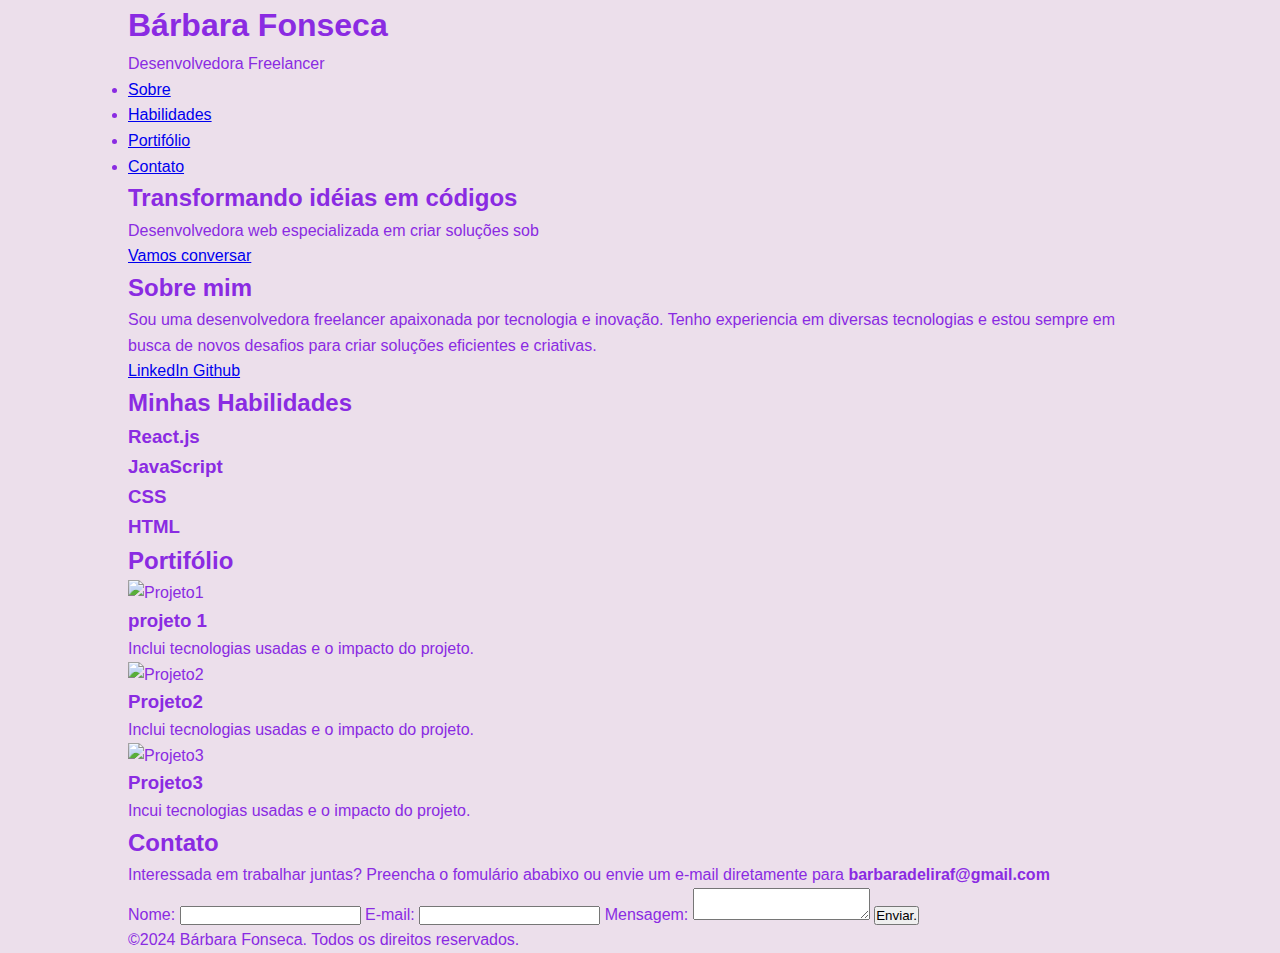
==== index.html @ 5cfc8277 "altera6" ====
<!DOCTYPE html>
<html lang="pt-BR">

<head>
    <meta charset="UTF-8">
    <meta name="viewport" content="width=device-width, initial-scale=1.0">
    <meta name="description" content="Página profissional de uma desenvolvedora freelancer moderna e criativa">
    <title>Desenvolvedora Freelancer - Bárbara Fonseca</title>
    <style>
        * {
            margin: 0;
            padding: 0;
            box-sizing: border-box;

        }

        body {
            font-family: 'Roboto', sans-serif;
            line-height: 1.6;
            color: blueviolet;
            background-color: rgb(236, 223, 235);

        }
.container{
    width: 80%;
    max-width: 1200px;
    margin: 0 auto;
}
</style>
</head>

<body>
    <header>
        <div class="container">
            <div class="logo">
                <h1>Bárbara Fonseca</h1>
                <p>Desenvolvedora Freelancer</p>
            </div>
            <nav>
                <ul>
                    <li><a href="#sobre">Sobre</a></li>
                    <li><a href="#skills">Habilidades</a></li>
                    <li><a href="#Portifolio">Portifólio</a> </li>
                    <li><a href="#contato">Contato</a> </li>
                </ul>
            </nav>
    </header>
    <section id="intro">
        <div class="container">
            <h2>Transformando idéias em códigos</h2>
            <p>Desenvolvedora web especializada em criar soluções sob </p>
            <a href="#contato" class="btn">Vamos conversar</a>
        </div>
    </section>
    <section id="Sobre">
        <div class="container">
            <h2>Sobre mim</h2>
            <p>Sou uma desenvolvedora freelancer apaixonada por tecnologia e inovação.
                Tenho experiencia em diversas tecnologias e estou sempre em busca de novos desafios
                para criar soluções eficientes e criativas.</p>
            <div class="social-links">
                <a href="www.linkedIn.com" target="_blank"> LinkedIn </a>
                <a href="https://github.com/barbaralfonseca/meu-projeto-3" target="_blank">Github </a>
            </div>
    </section>

    <!-- Seção Habilidades -->
    <section id="skills">
        <div class="container">
            <h2>Minhas Habilidades</h2>
            <div class="skill-list">
                <div class="skill">
                    <h3>React.js</h3>
                    <div class="progress">
                        <div class="progress-bar" style="width: 5%;"></div>
                    </div>
                </div>
                <div class="skill">
                    <h3>JavaScript</h3>
                    <div class="progress">
                        <div class="progress-bar" style="width: 20%;"></div>
                    </div>
                </div>
                <div class="skill">
                    <h3>CSS</h3>
                    <div class="progress">
                        <div class="progress-bar" style="width: 80%;"></div>
                    </div>
                </div>
                <div class="skill">
                    <h3>HTML</h3>
                    <div class="progress">
                        <div class="progress-bar" style="width: 95%"></div>
                    </div>
                </div>
            </div>
        </div>
    </section>


    <section id="Portifólio">
        <div class="container">
            <h2> Portifólio</h2>
            <div class="projects">
                <div class="project">
                    <img src="https://img.freepik.com/fotos-premium/mulher-jovem-com-cabelos-encaracolados-usando-computador-portatil-enquanto-esta-sentada-em-uma-mesa-em-uma-biblioteca-ou-escritorio_14117-855229.jpg?w=826"
                        alt="Projeto1">
                    <h3>projeto 1</h3>
                    <p>Inclui tecnologias usadas e o impacto do projeto.</p>
                </div>
                <div class="project">
                    <img src="https://img.freepik.com/fotos-gratis/mulher-de-tiro-medio-trabalhando-como-economista_23-2150132283.jpg?w=740&t=st=1726080812~exp=1726081412~hmac=5329e027d9630ba97b847df0145c91ba24f79c3515b69d9c799babc373e11857"
                        alt="Projeto2">
                    <h3>Projeto2</h3>
                    <p>Inclui tecnologias usadas e o impacto do projeto.</p>
                </div>
                <div class="projects">
                    <img src="https://img.freepik.com/fotos-gratis/mulher-de-alto-angulo-trabalhando-no-laptop_23-2150132206.jpg?t=st=1726081529~exp=1726085129~hmac=6427a2d8466067735cd2ad9d13815b6d678b89a2332b8baf096de6a0a11f2e73&w=360"
                        alt="Projeto3">
                    <h3>Projeto3</h3>
                    <p>Incui tecnologias usadas e o impacto do projeto.</p>
                </div>
            </div>
        </div>
    </section>

    <section id="Contato">
        <div class="container">
            <h2>Contato</h2>
            <p> Interessada em trabalhar juntas? Preencha o fomulário ababixo ou
                envie um e-mail diretamente para <strong>barbaradeliraf@gmail.com</strong></p>
            <form action="#" method="post">
                <label for="nome">Nome:</label>
                <input type="text" id="Nome" name="nome" required>
                <label for="e-mail">E-mail: </label>
                <input type="email" id="e-mail" name="email" required>
                <label for="mensagem">Mensagem:</label>
                <textarea id="mensagem" name="mensagem" required></textarea>
                <button type="submit">Enviar.</button>
            </form>
        </div>
    </section>
    <footer>
        <div class="container">
            <p> &copy;2024 Bárbara Fonseca. Todos os direitos reservados. </p>
        </div>
    </footer>
</body>

</html>
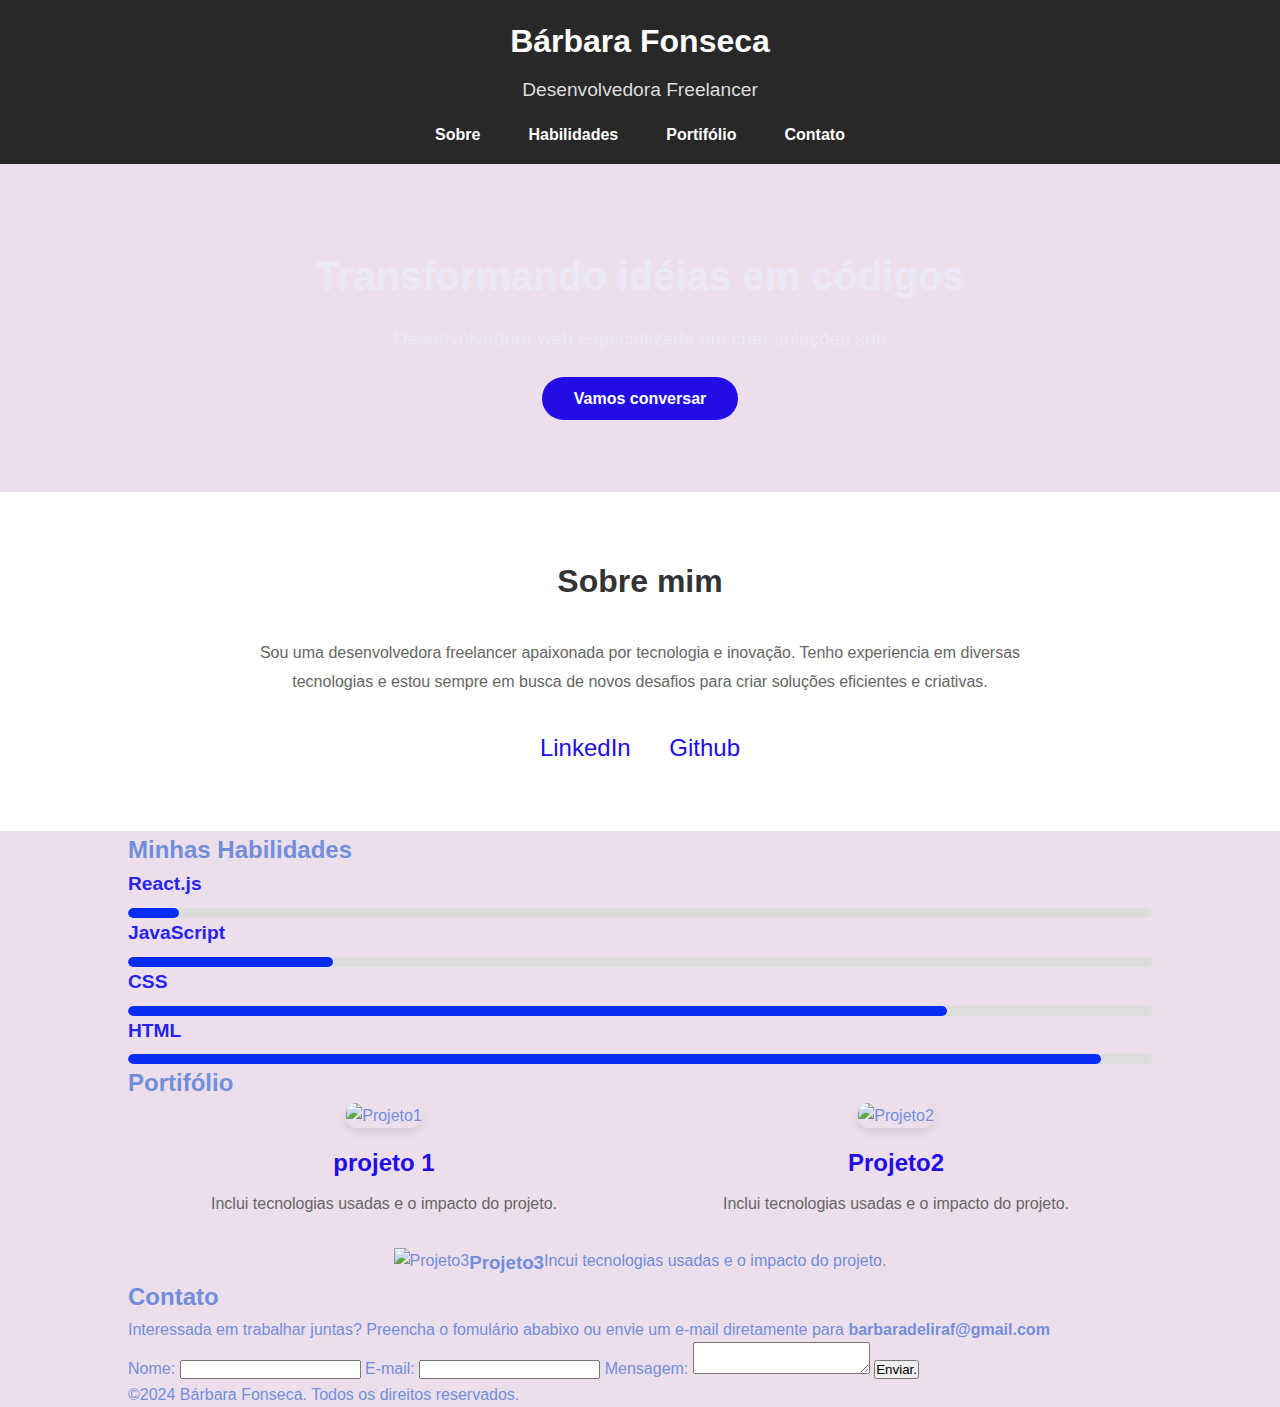
==== commit 977a2923: "25/09" ====
--- a/index.html
+++ b/index.html
@@ -17,16 +17,205 @@
         body {
             font-family: 'Roboto', sans-serif;
             line-height: 1.6;
-            color: blueviolet;
+            color: rgb(113, 142, 219);
             background-color: rgb(236, 223, 235);
 
         }
-.container{
-    width: 80%;
-    max-width: 1200px;
-    margin: 0 auto;
-}
-</style>
+
+        .container {
+            width: 80%;
+            max-width: 1200px;
+            margin: 0 auto;
+        }
+
+        /* Cabeçalho */
+        header {
+            background-color: #282828;
+            color: #fff;
+            padding: 1rem 0;
+        }
+
+        header .logo {
+            text-align: center;
+        }
+
+        header h1 {
+            font-size: 2rem;
+            font-weight: 700;
+        }
+
+        header p {
+            font-size: 1.2rem;
+            margin-top: 0.5rem;
+            color: #dddddd;
+        }
+
+        header nav ul {
+            list-style: none;
+            display: flex;
+            justify-content: center;
+            margin-top: 1rem;
+        }
+
+        header nav ul li {
+            margin: 0 1.5rem;
+        }
+
+        header nav ul li a {
+            color: #fff;
+            text-decoration: none;
+            font-weight: 700;
+            transition: color 0.3s;
+        }
+
+        header nav ul li a:hover {
+            color: #2b38ec;
+        }
+
+        /* Seção de Introdução */
+        #intro {
+            background: url('https://blog.gokursos.com/wp-content/uploads/2023/05/programming-background-with-person-working-with-codes-computer-1200x800.jpg') no-repeat center center/cover;
+            color: #ebe8f8;
+            padding: 5rem 0;
+            text-align: center;
+        }
+
+        #intro h2 {
+            font-size: 2.5rem;
+            margin-bottom: 1rem;
+            color: #ebe8f8;
+        }
+
+        #intro p {
+            font-size: 1.2rem;
+            margin-bottom: 2rem;
+        }
+
+        #intro .btn {
+            background-color: #230de6;
+            color: #fff;
+            padding: 0.8rem 2rem;
+            text-decoration: none;
+            font-weight: 700;
+            border-radius: 50px;
+            transition: background-color 0.3s;
+        }
+
+        #intro .btn:hover {
+            background-color: #e0584d;
+        }
+
+        /* Seção Sobre */
+        #sobre {
+            padding: 4rem 0;
+            background-color: #fff;
+        }
+
+        #sobre h2 {
+            text-align: center;
+            margin-bottom: 2rem;
+            font-size: 2rem;
+            color: #333;
+        }
+
+        #sobre p {
+            text-align: center;
+            max-width: 800px;
+            margin: 0 auto;
+            line-height: 1.8;
+            color: #666;
+        }
+
+        #sobre .social-links {
+            text-align: center;
+            margin-top: 2rem;
+        }
+
+        #sobre .social-links a {
+            color: #230de6;
+            margin: 0 1rem;
+            font-size: 1.5rem;
+            text-decoration: none;
+            transition: color 0.3s;
+        }
+
+        #sobre .social-links a:hover {
+            color: #1b2afa;
+        }
+
+        /* Seção Habilidades - */
+        .skill h3 {
+            font-size: 1.2rem;
+            margin-bottom: 0.5rem;
+            color: #2723f1;
+        }
+
+        .progress {
+            background-color: #dddddd;
+            border-radius: 20px;
+            overflow: hidden;
+            height: 10px;
+        }
+
+        .progress-bar {
+            background-color: #0a2df5;
+            height: 100%;
+            border-radius: 20px;
+        }
+
+        /* Seção Portfólio */
+        #portfolio {
+            padding: 4rem 0;
+            background-color: #fff;
+        }
+
+        #portfolio h2 {
+            text-align: center;
+            margin-bottom: 2rem;
+            font-size: 2rem;
+            color: #333;
+        }
+
+        .projects {
+            display: flex;
+            flex-wrap: wrap;
+            justify-content: space-around;
+        }
+
+        .project {
+            flex: 1 1 30%;
+            margin-bottom: 2rem;
+            text-align: center;
+        }
+
+        .project img {
+            max-width: 80%;
+            max-height: 80%;
+            border-radius: 10px;
+            box-shadow: 0 4px 8px rgba(0, 0, 0, 0.1);
+            transition: transform 0.3s ease;
+        }
+
+        .project img:hover {
+            transform: scale(1.05);
+        }
+
+        .project h3 {
+            margin-top: 1rem;
+            font-size: 1.5rem;
+            color: #230de6;
+        }
+
+        .project p {
+            margin-top: 0.5rem;
+            color: #666;
+        }
+
+        #contato {
+            padding: 4rem 0;
+            background-color: rgb(242, 243, 245);
+        }
+    </style>
 </head>
 
 <body>
@@ -52,7 +241,7 @@
             <a href="#contato" class="btn">Vamos conversar</a>
         </div>
     </section>
-    <section id="Sobre">
+    <section id="sobre">
         <div class="container">
             <h2>Sobre mim</h2>
             <p>Sou uma desenvolvedora freelancer apaixonada por tecnologia e inovação.
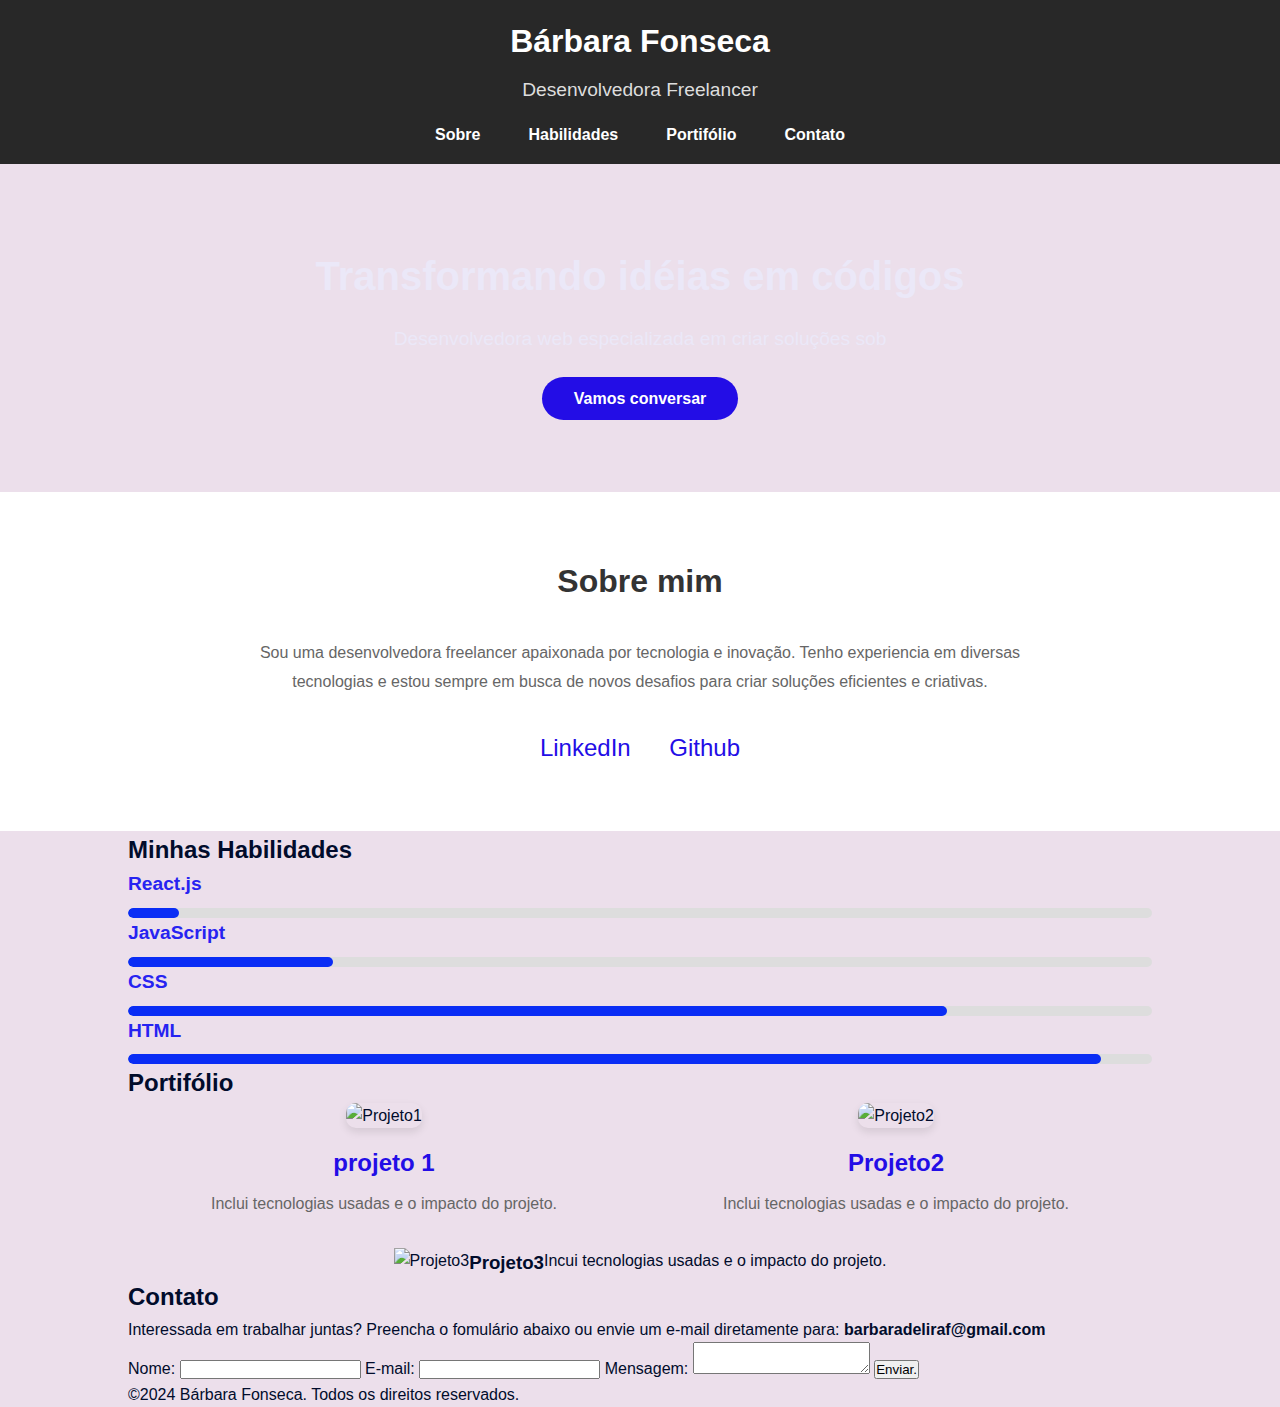
==== commit 4edfdee9: "25/09-2" ====
--- a/index.html
+++ b/index.html
@@ -17,7 +17,7 @@
         body {
             font-family: 'Roboto', sans-serif;
             line-height: 1.6;
-            color: rgb(113, 142, 219);
+            color: rgb(1, 12, 43);
             background-color: rgb(236, 223, 235);
 
         }
@@ -102,7 +102,7 @@
         }
 
         #intro .btn:hover {
-            background-color: #e0584d;
+            background-color: #2725a8;
         }
 
         /* Seção Sobre */
@@ -214,6 +214,12 @@
         #contato {
             padding: 4rem 0;
             background-color: rgb(242, 243, 245);
+        }
+        #contato{
+            text-align: center;
+            margin-bottom: 2rem;
+            font-size: 2rem;
+            color: #333;
         }
     </style>
 </head>
@@ -316,8 +322,8 @@
     <section id="Contato">
         <div class="container">
             <h2>Contato</h2>
-            <p> Interessada em trabalhar juntas? Preencha o fomulário ababixo ou
-                envie um e-mail diretamente para <strong>barbaradeliraf@gmail.com</strong></p>
+            <p> Interessada em trabalhar juntas? Preencha o fomulário abaixo ou
+                envie um e-mail diretamente para: <strong>barbaradeliraf@gmail.com</strong></p>
             <form action="#" method="post">
                 <label for="nome">Nome:</label>
                 <input type="text" id="Nome" name="nome" required>
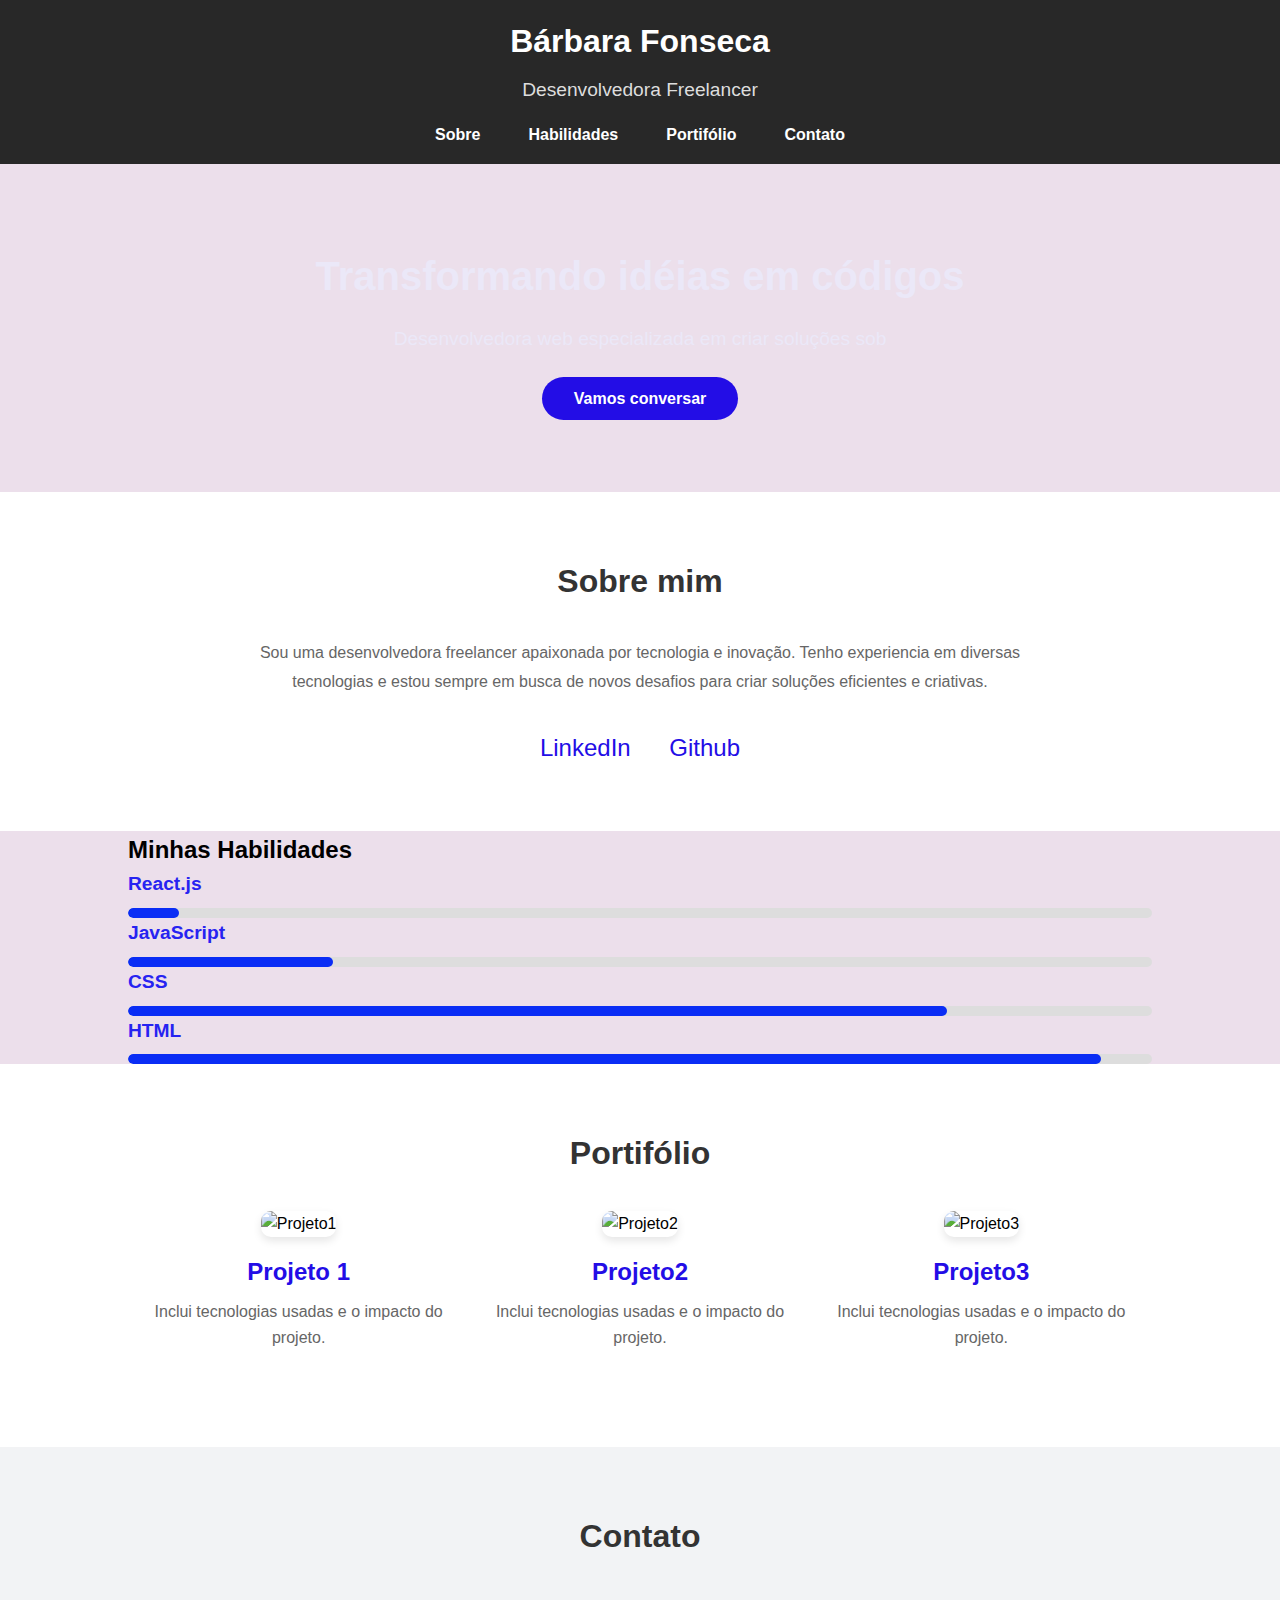
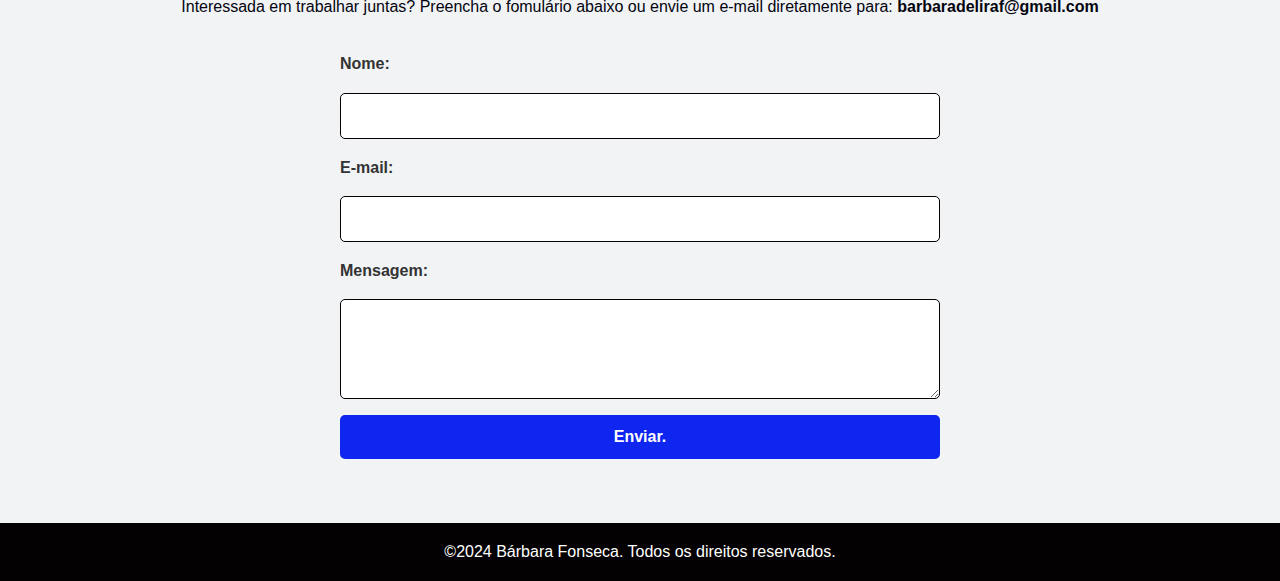
==== commit 798d1a87: "25/09-3" ====
--- a/index.html
+++ b/index.html
@@ -17,7 +17,7 @@
         body {
             font-family: 'Roboto', sans-serif;
             line-height: 1.6;
-            color: rgb(1, 12, 43);
+            color: rgb(0, 0, 0);
             background-color: rgb(236, 223, 235);
 
         }
@@ -164,12 +164,12 @@
         }
 
         /* Seção Portfólio */
-        #portfolio {
+        #Portifólio {
             padding: 4rem 0;
             background-color: #fff;
         }
 
-        #portfolio h2 {
+        #Portifólio h2 {
             text-align: center;
             margin-bottom: 2rem;
             font-size: 2rem;
@@ -215,11 +215,61 @@
             padding: 4rem 0;
             background-color: rgb(242, 243, 245);
         }
-        #contato{
+        #contato h2{
             text-align: center;
             margin-bottom: 2rem;
             font-size: 2rem;
             color: #333;
+        }
+        #contato p{
+            text-align: center;
+            margin-bottom: 2rem;
+            color: #03040f;
+        }
+        form {
+            max-width: 600px;
+            margin: 0 auto;
+            display: flex;
+            flex-direction: column;
+            gap: 1rem; 
+
+        }
+        form label {
+            font-weight: bold;
+            color: #333;
+        }
+        form input, form textarea {
+            padding: 0.8rem;
+            border: 1px solid #030101;
+            border-radius: 5px;
+            font-size: 1rem;
+            width: 100%;
+            box-sizing: border-box;
+        }
+        form textarea {
+            resize: vertical;
+            height: 100px;
+        }
+        form button {
+            background-color: #0f26f1;
+            color: #fff;
+            padding: 0.8rem;
+            font-size: 1rem;
+            font-weight: bold;
+            border: none;
+            border-radius: 5px;
+            cursor: pointer;
+            transition: background-color 0.30s;
+
+        }
+        form button:hover{
+            background-color: #f80404;
+        }
+        footer{
+            background-color: #030101;
+            color: #fff;
+            text-align: center;
+            padding: 1rem 0;
         }
     </style>
 </head>
@@ -300,7 +350,7 @@
                 <div class="project">
                     <img src="https://img.freepik.com/fotos-premium/mulher-jovem-com-cabelos-encaracolados-usando-computador-portatil-enquanto-esta-sentada-em-uma-mesa-em-uma-biblioteca-ou-escritorio_14117-855229.jpg?w=826"
                         alt="Projeto1">
-                    <h3>projeto 1</h3>
+                    <h3>Projeto 1</h3>
                     <p>Inclui tecnologias usadas e o impacto do projeto.</p>
                 </div>
                 <div class="project">
@@ -309,17 +359,17 @@
                     <h3>Projeto2</h3>
                     <p>Inclui tecnologias usadas e o impacto do projeto.</p>
                 </div>
-                <div class="projects">
+                <div class="project">
                     <img src="https://img.freepik.com/fotos-gratis/mulher-de-alto-angulo-trabalhando-no-laptop_23-2150132206.jpg?t=st=1726081529~exp=1726085129~hmac=6427a2d8466067735cd2ad9d13815b6d678b89a2332b8baf096de6a0a11f2e73&w=360"
                         alt="Projeto3">
                     <h3>Projeto3</h3>
-                    <p>Incui tecnologias usadas e o impacto do projeto.</p>
+                    <p>Inclui tecnologias usadas e o impacto do projeto.</p>
                 </div>
             </div>
         </div>
     </section>
 
-    <section id="Contato">
+    <section id="contato">
         <div class="container">
             <h2>Contato</h2>
             <p> Interessada em trabalhar juntas? Preencha o fomulário abaixo ou
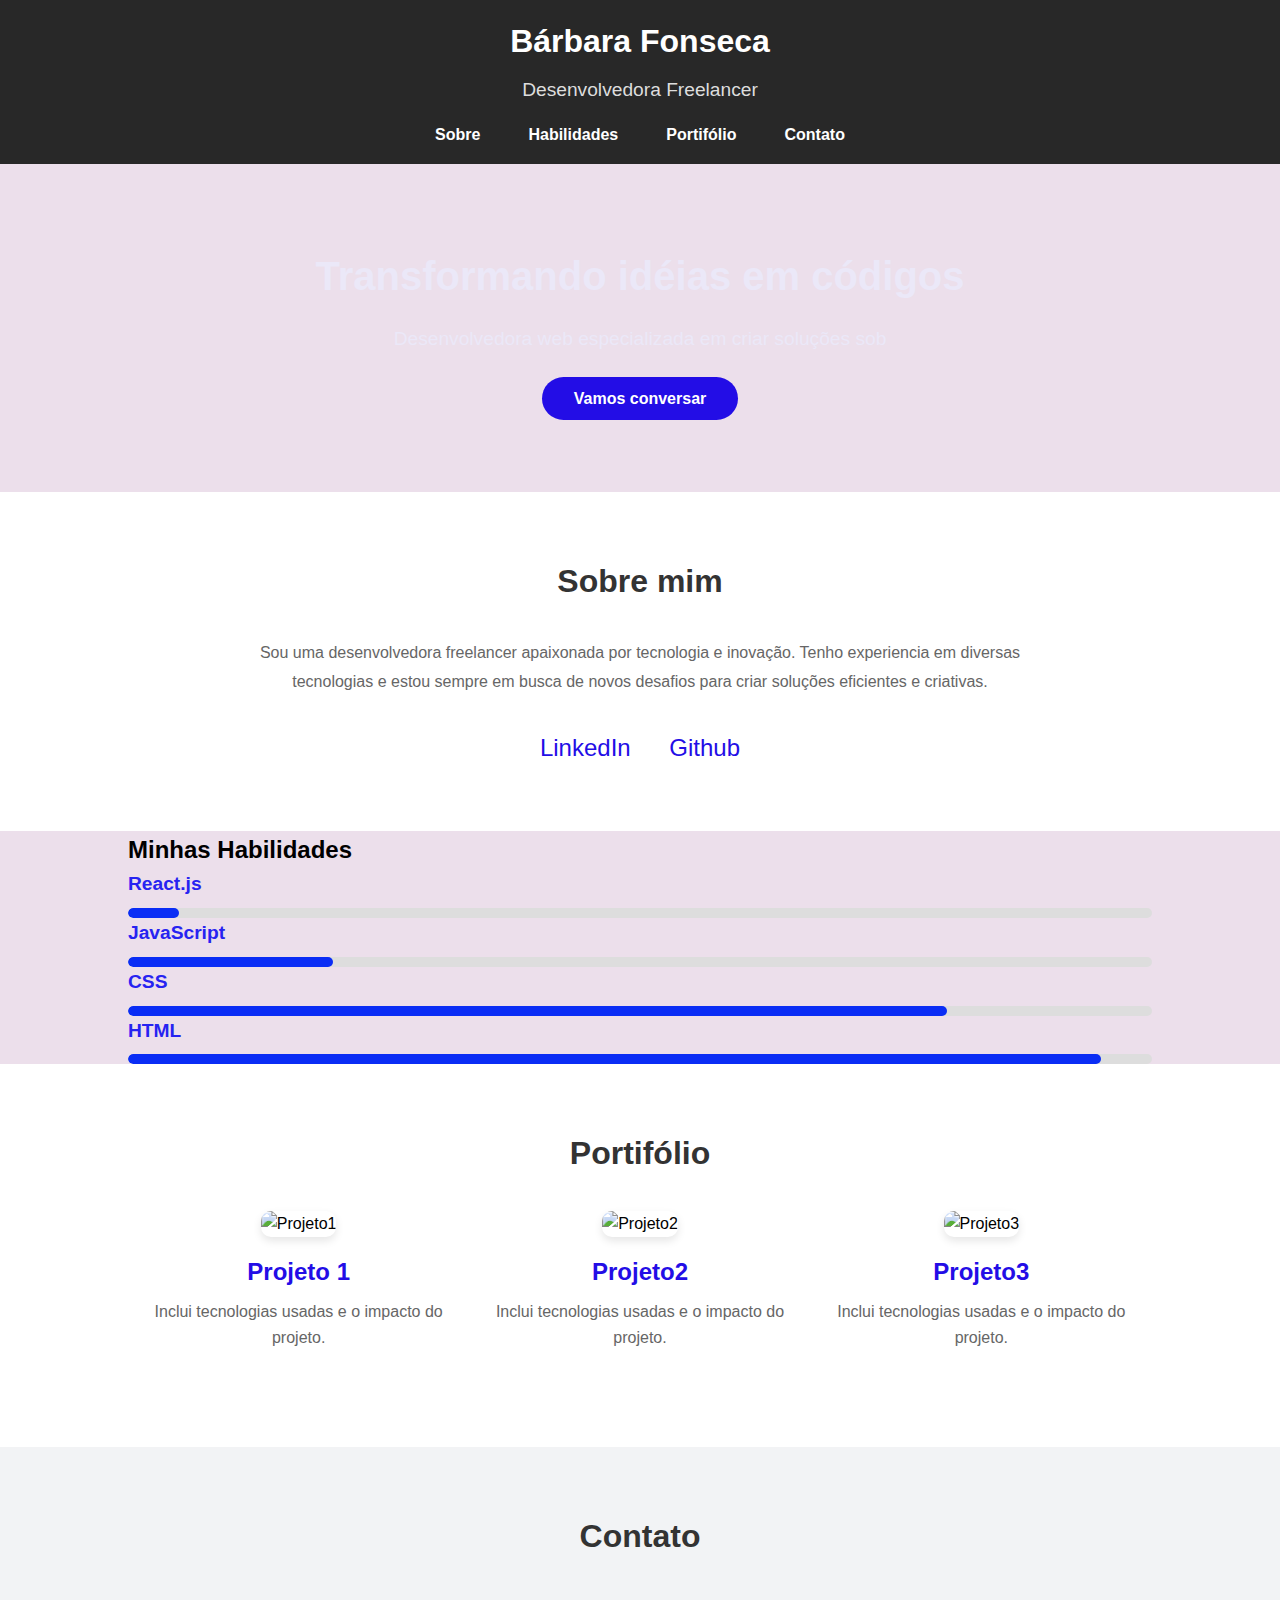
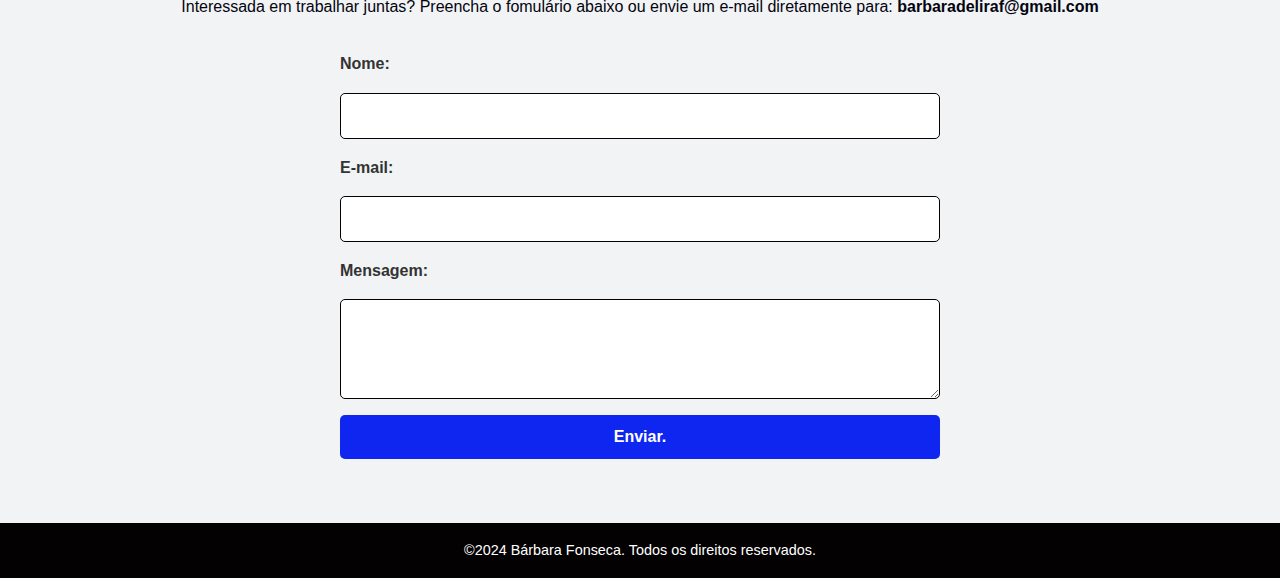
==== commit d3646a17: "25/09-4" ====
--- a/index.html
+++ b/index.html
@@ -271,6 +271,12 @@
             text-align: center;
             padding: 1rem 0;
         }
+        footer p {
+            margin: 0;
+            font-size: 0.9rem;
+            color: #fff;
+        }
+
     </style>
 </head>
 
